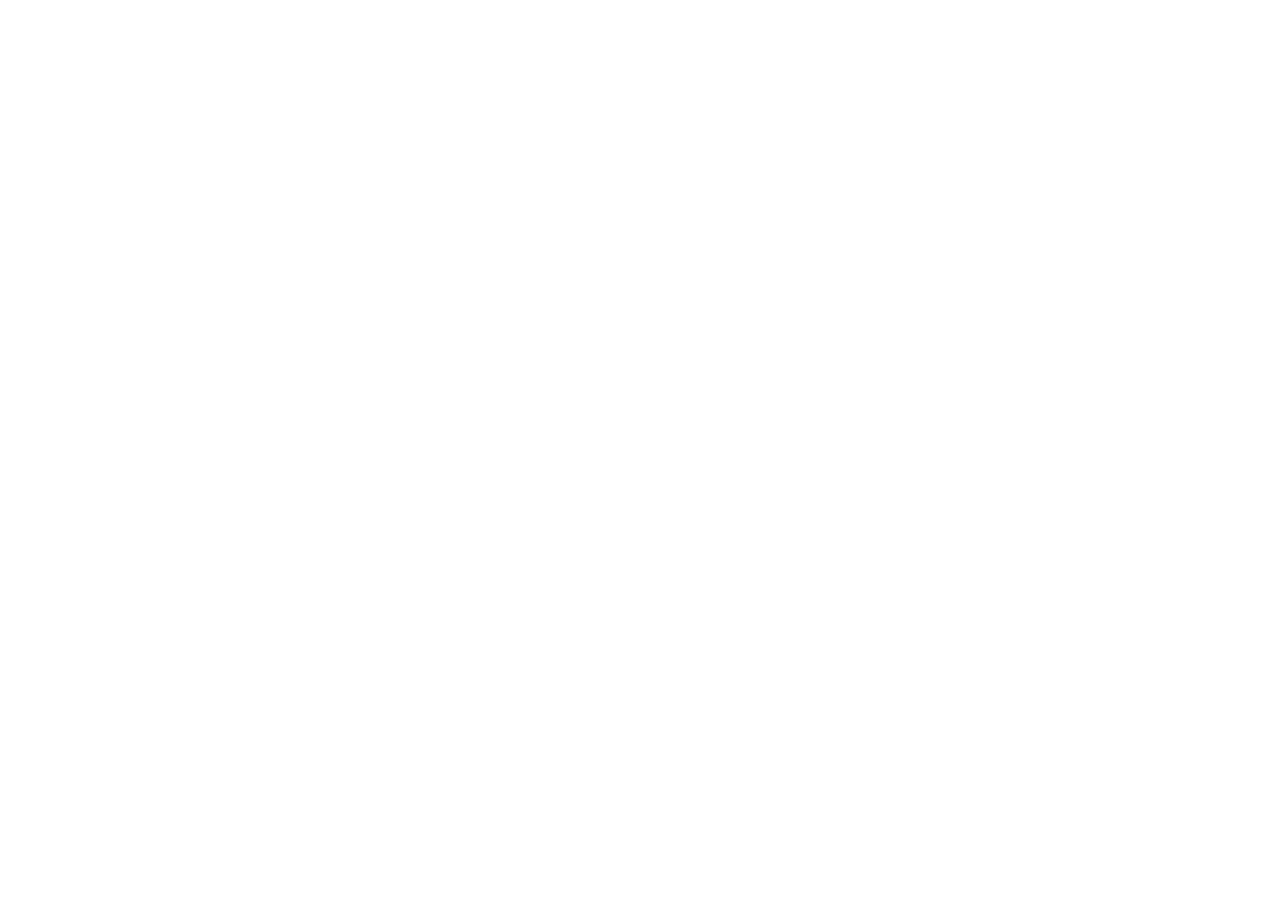
==== ex7/index.html @ dbc8e7cd "estructure rest of exercises" ====
<!DOCTYPE html>
<html lang="es">
<head>
    <meta charset="UTF-8">
    <meta http-equiv="X-UA-Compatible" content="IE=edge">
    <meta name="viewport" content="width=device-width, initial-scale=1.0">
    <title>ex7</title>
    <link rel="stylesheet" href="css/style.css">
</head>
<body>
</body>
</html>
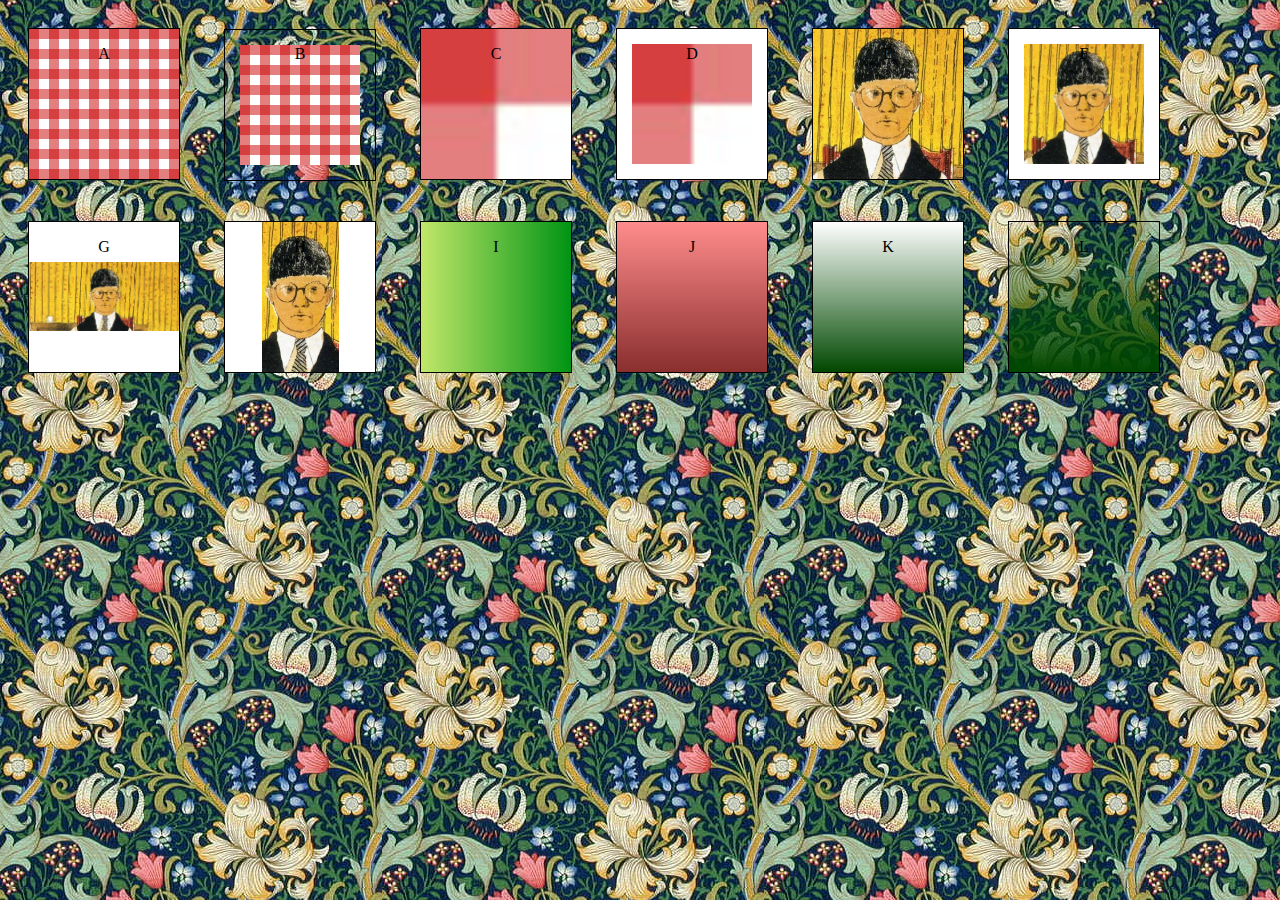
==== commit da80782f: "ex7" ====
--- a/ex7/index.html
+++ b/ex7/index.html
@@ -8,5 +8,17 @@
     <link rel="stylesheet" href="css/style.css">
 </head>
 <body>
+    <div><p>A</p></div>
+    <div><div>B</div></div>
+    <div><p>C</p></div>
+    <div><p>D</p></div>
+    <div><p>E</p></div>
+    <div><p>F</p></div>
+    <div><p>G</p></div>
+    <div><p>H</p></div>
+    <div><p>I</p></div>
+    <div><p>J</p></div>
+    <div><p>K</p></div>
+    <div><p>L</p></div>
 </body>
 </html>--- a/ex7/css/style.css
+++ b/ex7/css/style.css
@@ -0,0 +1,72 @@
+body{
+    background-image: url(../images/ac.jpg);
+}
+div{
+    width: 150px;
+    height: 150px;
+    border: black 1px solid;
+    text-align: center;
+    margin: 20px;
+    display: inline-block;
+}
+div:nth-child(1){
+    background-image: url(../images/back_mantel.jpg);
+}
+div:nth-child(2) div{
+    width: 120px;
+    height: 120px;
+    border: none;
+    margin: auto;
+    margin-top: 15px;
+    background-image: url(../images/back_mantel.jpg);
+}
+div:nth-child(3){
+    background-image: url(../images/back_mantel.jpg);
+    background-repeat: no-repeat;
+    background-size: cover;
+}
+div:nth-child(4){
+    background-color: white;
+    background-image: url(../images/back_mantel.jpg);
+    background-repeat: no-repeat;
+    background-size: 120px 120px;
+    background-position: center;
+}
+div:nth-child(5){
+    background-image: url(../images/dh.jpg);
+    background-repeat: no-repeat;
+    background-size: cover;
+}
+div:nth-child(6){
+    background-color: white;
+    background-image: url(../images/dh.jpg);
+    background-repeat: no-repeat;
+    background-size: 120px 120px;
+    background-position: center;
+}
+div:nth-child(7){
+    background-color: white;
+    background-image: url(../images/dh_2.jpg);
+    background-repeat: no-repeat;
+    background-size: 100% auto;
+    background-position: center;
+}
+div:nth-child(8){
+    background-color: white;
+    background-image: url(../images/dh_3.jpg);
+    background-repeat: no-repeat;
+    background-size: auto 100%;
+    background-position: center;
+}
+div:nth-child(9){
+    background-image: linear-gradient(to right, rgb(193, 231, 105) , rgb(0, 148, 20));
+}
+div:nth-child(10){
+    background-image: linear-gradient(rgb(255, 140, 140) , rgb(138, 46, 46));
+}
+div:nth-child(11){
+    background-image: linear-gradient(rgb(255, 255, 255) , rgb(0, 71, 0));
+}
+div:nth-child(12){
+    background-image: linear-gradient(rgba(255, 255, 255, 0) , rgb(0, 71, 0));
+}